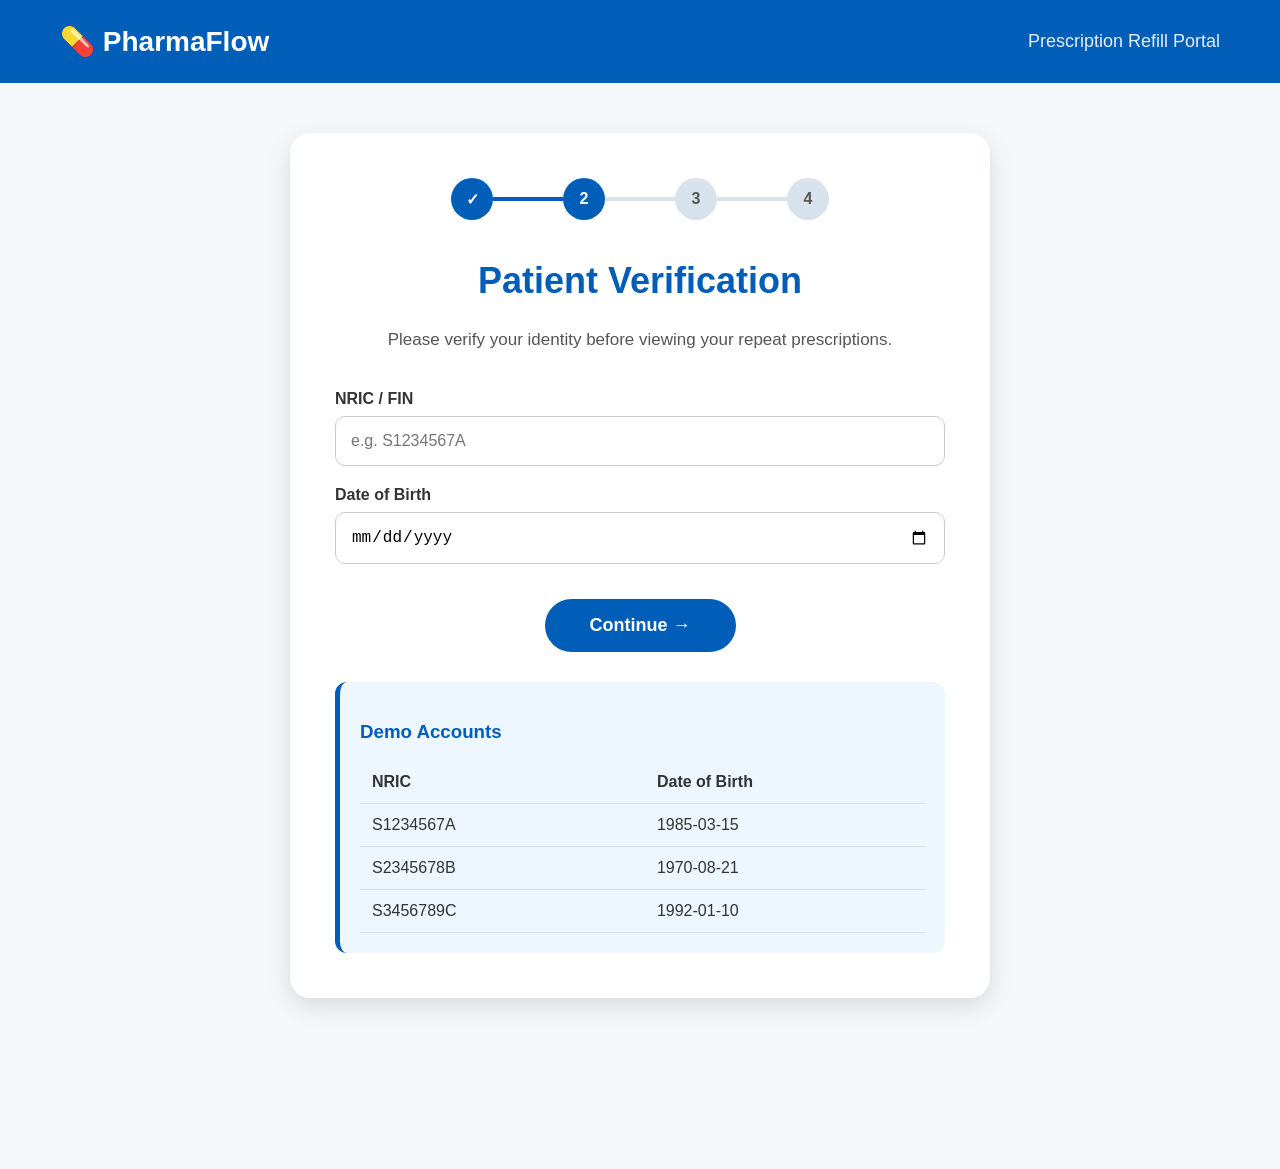
==== confirm.html @ 3aa09349 "Add files via upload" ====
```html
<!DOCTYPE html>
<html lang="en">

<head>

    <meta charset="UTF-8">
    <meta name="viewport" content="width=device-width, initial-scale=1.0">

    <title>Confirmation | PharmaFlow</title>

    <link rel="stylesheet" href="css/style.css">

</head>

<body>

<header>

    <div class="logo">
        💊 PharmaFlow
    </div>

    <div class="subtitle">
        Prescription Refill Portal
    </div>

</header>

<main>

<div class="card">

    <!-- Progress -->

    <div class="progress">

        <div class="step completed">✓</div>

        <div class="line completed"></div>

        <div class="step completed">✓</div>

        <div class="line completed"></div>

        <div class="step completed">✓</div>

        <div class="line completed"></div>

        <div class="step active">4</div>

    </div>

    <h1>Request Submitted</h1>

    <p class="description">

        Your medication refill request has been successfully submitted.

    </p>

    <br>

    <div class="summaryCard">

        <h2>Patient</h2>

        <p id="patientSummary"></p>

    </div>

    <div class="summaryCard">

        <h2>Queue Number</h2>

        <h1 id="queueNumber">P000</h1>

    </div>

    <div class="summaryCard">

        <h2>Requested Medications</h2>

        <table id="summaryTable">

            <thead>

                <tr>

                    <th>Medication</th>
                    <th>Strength</th>
                    <th>Quantity</th>
                    <th>Duration</th>

                </tr>

            </thead>

            <tbody>

            </tbody>

        </table>

    </div>

    <div class="summaryCard">

        <h2>Notes to Pharmacist</h2>

        <p id="notesText">None</p>

    </div>

    <div class="summaryCard" style="text-align:center;">

        <h2>QR Code</h2>

        <div id="qrPlaceholder">

            QR CODE

        </div>

    </div>

    <div class="notice">

        <h3>Important</h3>

        <p>

            Your queue number confirms that your refill request has been received.

            <br><br>

            Queue numbers do <strong>not</strong> indicate the order in which
            patients will be served.

            <br><br>

            Please proceed to the pharmacy registration counter and present
            your QR code.

        </p>

    </div>

    <button id="finishButton">

        Return to Home

    </button>

</div>

</main>

<script src="js/confirm.js"></script>

</body>

</html>
```
---- css/style.css ----
/* ==========================================
   GLOBAL RESET
========================================== */

*{
    box-sizing:border-box;
}


body{

    margin:0;

    min-height:100vh;

    padding-bottom:120px;

    font-family:
    Arial,
    Helvetica,
    sans-serif;

    background:#f4f8fb;

    color:#333;

}



/* ==========================================
   HEADER
========================================== */


header{

    background:#005EB8;

    color:white;

    padding:25px 60px;

    display:flex;

    justify-content:space-between;

    align-items:center;

}


.logo{

    font-size:28px;

    font-weight:bold;

}


.subtitle{

    font-size:18px;

    opacity:.9;

}



/* ==========================================
   MAIN CARD
========================================== */


main{

    display:flex;

    justify-content:center;

    padding:50px 20px;

}



.card{

    background:white;

    width:700px;

    max-width:100%;

    padding:45px;

    border-radius:20px;

    box-shadow:
    0 8px 25px rgba(0,0,0,.12);

}



/* ==========================================
   PROGRESS
========================================== */


.progress{

    display:flex;

    justify-content:center;

    align-items:center;

    margin-bottom:40px;

}


.step{

    width:42px;

    height:42px;

    flex-shrink:0;

    border-radius:50%;

    background:#d8e2eb;

    color:#555;

    display:flex;

    justify-content:center;

    align-items:center;

    font-weight:bold;

}


.step.active,
.step.completed{

    background:#005EB8;

    color:white;

}


.line{

    width:70px;

    height:4px;

    background:#d8e2eb;

}



.line.completed{

    background:#005EB8;

}



/* ==========================================
   TEXT
========================================== */


h1{

    text-align:center;

    color:#005EB8;

    font-size:36px;

}


.description{

    font-size:17px;

    line-height:1.7;

    text-align:center;

    color:#555;

}



/* ==========================================
   NOTICE
========================================== */


.notice{

    margin-top:30px;

    background:#eef6ff;

    border-left:5px solid #005EB8;

    padding:20px;

    border-radius:12px;

}


.notice h3{

    color:#005EB8;

}


.notice li{

    margin-bottom:10px;

}



/* ==========================================
   BUTTON
========================================== */


button{

    display:block;

    margin:35px auto 0;

    background:#005EB8;

    color:white;

    border:none;

    padding:16px 45px;

    border-radius:30px;

    font-size:18px;

    font-weight:bold;

}



button:hover{

    background:#004080;

}



/* ==========================================
   MEDICATION PAGE
========================================== */


#medicationList{

    margin-top:30px;

}



.medication-card{

    background:white;

    border:1px solid #d8e2eb;

    border-radius:18px;

    padding:30px;

    margin-bottom:35px;

    box-shadow:
    0 4px 14px rgba(0,0,0,.08);

}



.medication-header{

    display:flex;

    justify-content:space-between;

    align-items:center;

    border-bottom:1px solid #eee;

    padding-bottom:18px;

    margin-bottom:25px;

}



.medication-name{

    font-size:28px;

    color:#005EB8;

}



.remaining{

    background:#eef6ff;

    color:#005EB8;

    padding:10px 18px;

    border-radius:25px;

}



.medication-info{

    display:grid;

    grid-template-columns:1fr 1fr;

    gap:18px;

}



.info-box{

    background:#f8fafc;

    padding:18px;

    border-radius:12px;

}



/* ==========================================
   INPUTS
========================================== */


.input-grid{

    display:grid;

    grid-template-columns:
    repeat(3,1fr);

    gap:20px;

}



.input-card{

    background:#f8fafc;

    padding:18px;

    border-radius:12px;

}



.input-card input{

    width:100%;

    padding:14px;

    border:1px solid #ccc;

    border-radius:8px;

    font-size:16px;

}



textarea{

    width:100%;

    padding:15px;

    border-radius:10px;

    border:1px solid #ccc;

}



/* ==========================================
   SUMMARY BAR
========================================== */


.summaryBar{

    position:fixed;

    bottom:0;

    left:0;

    width:100%;

    background:#005EB8;

    color:white;

    display:flex;

    justify-content:space-between;

    align-items:center;

    padding:18px 40px;

    z-index:999;

}



.summaryBar button{

    margin:0;

    width:260px;

    background:white;

    color:#005EB8;

}



/* ==========================================
   CONFIRMATION TABLE
========================================== */


.summaryCard{

    overflow-x:auto;

}


table{

    width:100%;

    min-width:600px;

}



/* ==========================================
   MOBILE DEVICES
========================================== */


@media(max-width:900px){


body{

    padding-bottom:170px;

}



header{

    flex-direction:column;

    text-align:center;

    gap:10px;

    padding:25px;

}



.card{

    padding:30px 20px;

}



.progress{

    margin-bottom:30px;

}



.line{

    width:25px;

}



h1{

    font-size:30px;

}



.medication-header{

    flex-direction:column;

    align-items:flex-start;

    gap:15px;

}



.medication-info{

    grid-template-columns:1fr;

}



.input-grid{

    grid-template-columns:1fr;

}



.summaryBar{

    flex-direction:column;

    gap:12px;

    padding:15px;

}



.summaryBar button{

    width:100%;

}


}



@media(max-width:400px){


.step{

    width:35px;

    height:35px;

}



.line{

    width:15px;

}



.card{

    padding:25px 15px;

}



.logo{

    font-size:24px;

}


}

/* ==========================================
   MOBILE CONFIRMATION TABLE
========================================== */

.summaryCard{

    overflow-x:auto;

}


#summaryTable{

    width:100%;

    border-collapse:collapse;

}


#summaryTable th,
#summaryTable td{

    padding:12px;

    text-align:left;

    border-bottom:1px solid #ddd;

}


@media(max-width:600px){


#summaryTable{

    min-width:600px;

}


.summaryCard h2{

    font-size:22px;

}


#qrPlaceholder{

    width:150px;

    height:150px;

    margin:auto;

}


}

/* ==========================================
   FORM INPUTS
========================================== */


.form-group{

    margin-bottom:20px;

}


label{

    display:block;

    font-weight:bold;

    margin-bottom:8px;

    color:#333;

}


input{

    width:100%;

    padding:15px;

    border:1px solid #ccc;

    border-radius:10px;

    font-size:16px;

}



/* ==========================================
   ERROR MESSAGE
========================================== */


.error{

    color:#d00000;

    text-align:center;

    font-weight:bold;

}



/* ==========================================
   TABLE RESPONSIVENESS
========================================== */


.table-wrapper{

    overflow-x:auto;

}


table{

    width:100%;

    border-collapse:collapse;

}



th,
td{

    padding:12px;

    border-bottom:1px solid #ddd;

    text-align:left;

}



@media(max-width:600px){


input{

    font-size:16px;

}


button{

    width:100%;

}


.notice{

    padding:15px;

}


table{

    min-width:350px;

}


}

input[type="radio"],
input[type="checkbox"]{
    width:auto;
    margin-right:8px;
    vertical-align:middle;
}

input[type="radio"] + label,
input[type="checkbox"] + label{
    display:inline;
}
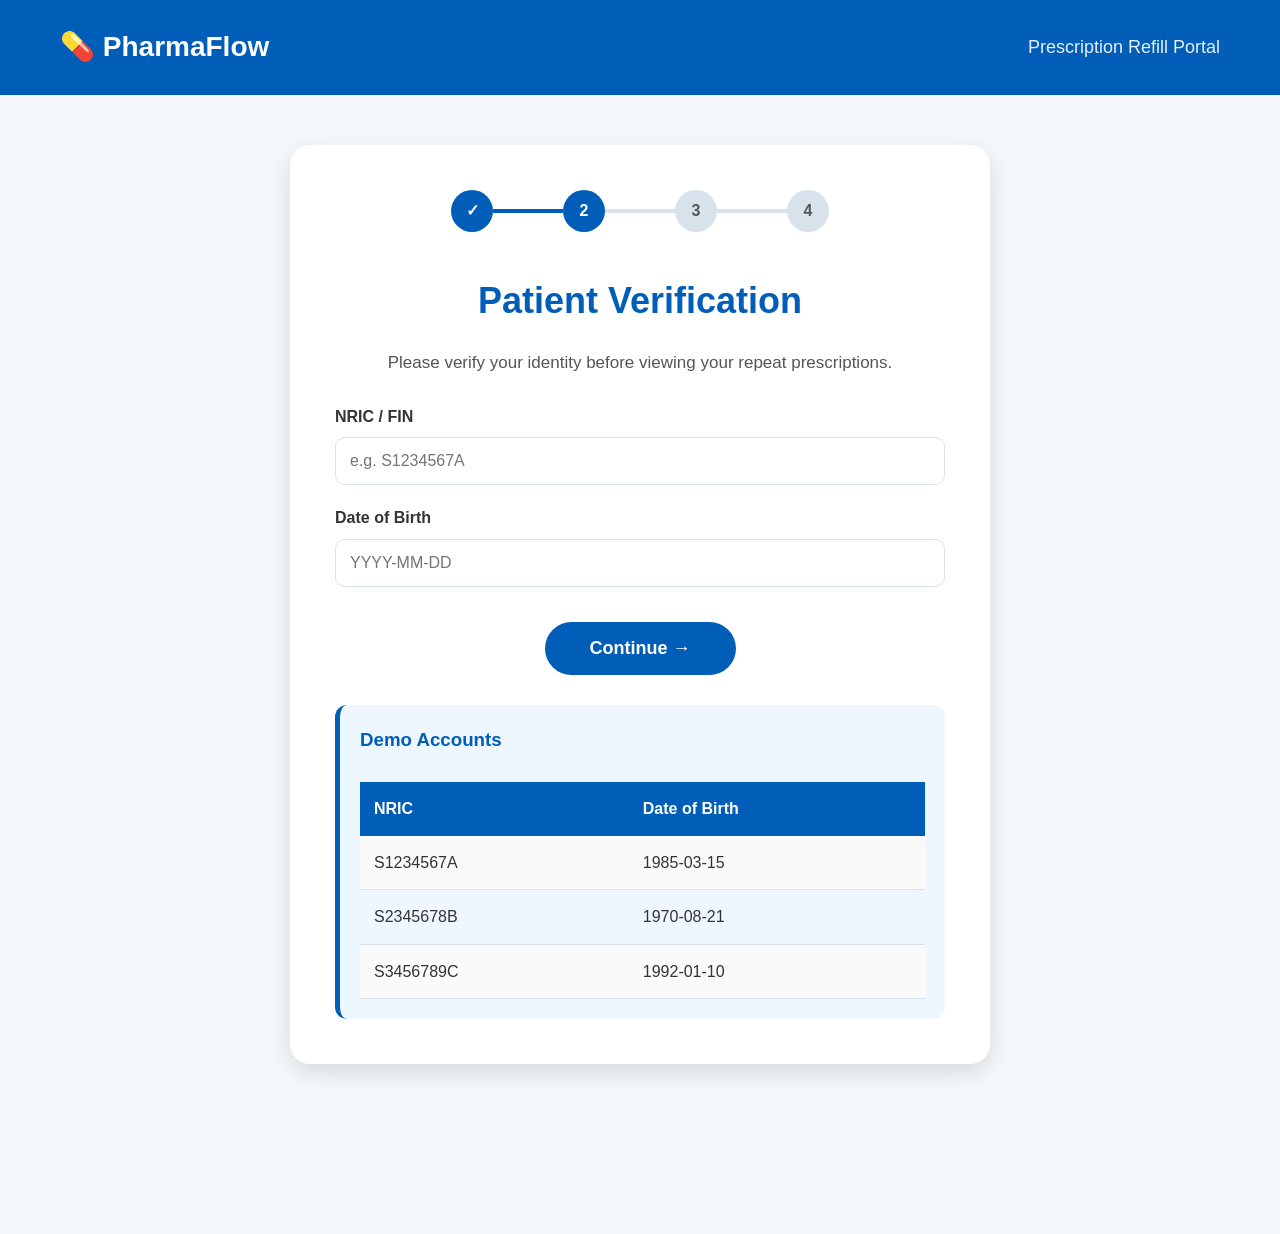
==== commit 23522684: "Add files via upload" ====
--- a/confirm.html
+++ b/confirm.html
@@ -1,4 +1,3 @@
-```html
 <!DOCTYPE html>
 <html lang="en">
 
@@ -160,5 +159,4 @@
 
 </body>
 
-</html>
-```
+</html>
--- a/css/style.css
+++ b/css/style.css
@@ -1,45 +1,863 @@
-/* ==========================================
-   GLOBAL RESET
-========================================== */
+/* =====================================================
+   PharmaFlow
+   style.css
+   ===================================================== */
+
+
+/* =====================================================
+   CSS VARIABLES
+===================================================== */
+
+:root{
+
+    --primary:#005EB8;
+    --primary-dark:#004080;
+
+    --background:#f4f8fb;
+    --card:#ffffff;
+
+    --border:#d8e2eb;
+    --border-light:#eeeeee;
+
+    --light-blue:#eef6ff;
+    --light-grey:#f8fafc;
+
+    --text:#333333;
+    --text-light:#666666;
+
+    --shadow:
+        0 8px 25px rgba(0,0,0,0.12);
+
+}
+
+
+/* =====================================================
+   RESET
+===================================================== */
 
 *{
+
+    margin:0;
+    padding:0;
     box-sizing:border-box;
-}
-
+
+}
+
+
+/* =====================================================
+   BODY
+===================================================== */
 
 body{
 
+    min-height:100vh;
+
+    font-family:
+        Arial,
+        Helvetica,
+        sans-serif;
+
+    background:var(--background);
+
+    color:var(--text);
+
+    line-height:1.6;
+
+    padding-bottom:120px;
+
+}
+
+
+/* =====================================================
+   HEADER
+===================================================== */
+
+header{
+
+    background:var(--primary);
+
+    color:white;
+
+    padding:25px 60px;
+
+    display:flex;
+
+    justify-content:space-between;
+
+    align-items:center;
+
+}
+
+
+.logo{
+
+    font-size:28px;
+
+    font-weight:bold;
+
+}
+
+
+.subtitle{
+
+    font-size:18px;
+
+    opacity:0.9;
+
+}
+
+
+/* =====================================================
+   MAIN LAYOUT
+===================================================== */
+
+main{
+
+    display:flex;
+
+    justify-content:center;
+
+    align-items:flex-start;
+
+    padding:50px 20px;
+
+}
+
+
+.container{
+
+    width:100%;
+
+    max-width:1200px;
+
+    margin:auto;
+
+}
+
+
+.card{
+
+    width:700px;
+
+    max-width:100%;
+
+    background:var(--card);
+
+    padding:45px;
+
+    border-radius:20px;
+
+    box-shadow:var(--shadow);
+
+}
+
+
+/* =====================================================
+   PROGRESS BAR
+===================================================== */
+
+.progress{
+
+    display:flex;
+
+    justify-content:center;
+
+    align-items:center;
+
+    margin-bottom:40px;
+
+}
+
+
+.step{
+
+    width:42px;
+
+    height:42px;
+
+    border-radius:50%;
+
+    background:var(--border);
+
+    color:#555;
+
+    display:flex;
+
+    justify-content:center;
+
+    align-items:center;
+
+    font-weight:bold;
+
+}
+
+
+.step.active{
+
+    background:var(--primary);
+
+    color:white;
+
+}
+
+
+.step.completed{
+
+    background:var(--primary);
+
+    color:white;
+
+}
+
+
+.line{
+
+    width:70px;
+
+    height:4px;
+
+    background:var(--border);
+
+}
+
+
+.line.completed{
+
+    background:var(--primary);
+
+}
+
+
+/* =====================================================
+   TYPOGRAPHY
+===================================================== */
+
+h1{
+
+    text-align:center;
+
+    color:var(--primary);
+
+    font-size:36px;
+
+    margin-bottom:20px;
+
+}
+
+
+h2{
+
+    color:var(--primary);
+
+    margin-bottom:15px;
+
+}
+
+
+h3{
+
+    color:var(--primary);
+
+    margin-bottom:12px;
+
+}
+
+
+.description{
+
+    text-align:center;
+
+    color:#555;
+
+    font-size:17px;
+
+    line-height:1.7;
+
+}
+
+
+p{
+
+    line-height:1.7;
+
+}
+
+
+label{
+
+    display:block;
+
+    font-weight:600;
+
+    margin-bottom:8px;
+
+}
+
+
+/* =====================================================
+   NOTICE BOX
+===================================================== */
+
+.notice{
+
+    margin-top:30px;
+
+    background:var(--light-blue);
+
+    border-left:5px solid var(--primary);
+
+    border-radius:12px;
+
+    padding:20px;
+
+}
+
+
+.notice ul{
+
+    margin-left:20px;
+
+}
+
+
+.notice li{
+
+    margin-bottom:10px;
+
+}
+
+
+/* =====================================================
+   BUTTONS
+===================================================== */
+
+button{
+
+    display:block;
+
+    margin:35px auto 0;
+
+    padding:16px 45px;
+
+    border:none;
+
+    border-radius:30px;
+
+    background:var(--primary);
+
+    color:white;
+
+    font-size:18px;
+
+    font-weight:bold;
+
+    cursor:pointer;
+
+    transition:0.25s;
+
+}
+
+
+button:hover{
+
+    background:var(--primary-dark);
+
+}
+
+/* =====================================================
+   FORM ELEMENTS
+===================================================== */
+
+.form-group{
+
+    margin-bottom:20px;
+
+}
+
+
+input,
+textarea{
+
+    width:100%;
+
+    padding:14px;
+
+    border:1px solid var(--border);
+
+    border-radius:10px;
+
+    background:white;
+
+    font-size:16px;
+
+    font-family:inherit;
+
+    color:var(--text);
+
+}
+
+
+input:focus,
+textarea:focus{
+
+    outline:none;
+
+    border-color:var(--primary);
+
+    box-shadow:0 0 0 3px rgba(0,94,184,.15);
+
+}
+
+
+textarea{
+
+    resize:vertical;
+
+    min-height:100px;
+
+}
+
+
+/* =====================================================
+   ERROR MESSAGE
+===================================================== */
+
+.error{
+
+    margin-top:15px;
+
+    text-align:center;
+
+    color:#d00000;
+
+    font-weight:bold;
+
+}
+
+
+/* =====================================================
+   TABLES
+===================================================== */
+
+.table-wrapper{
+
+    overflow-x:auto;
+
+}
+
+
+table{
+
+    width:100%;
+
+    border-collapse:collapse;
+
+    margin-top:15px;
+
+}
+
+
+th{
+
+    background:var(--primary);
+
+    color:white;
+
+    padding:14px;
+
+    text-align:left;
+
+    font-weight:bold;
+
+}
+
+
+td{
+
+    padding:14px;
+
+    border-bottom:1px solid var(--border);
+
+}
+
+
+tr:nth-child(even){
+
+    background:#fafafa;
+
+}
+
+
+/* =====================================================
+   SUMMARY CARDS
+===================================================== */
+
+.summaryCard{
+
+    background:white;
+
+    border:1px solid var(--border);
+
+    border-radius:15px;
+
+    padding:25px;
+
+    margin-top:25px;
+
+    box-shadow:
+        0 3px 10px rgba(0,0,0,.05);
+
+}
+
+
+.summaryCard h2{
+
+    margin-top:0;
+
+    margin-bottom:15px;
+
+}
+
+
+/* =====================================================
+   QR CODE
+===================================================== */
+
+#qrPlaceholder{
+
+    width:180px;
+
+    height:180px;
+
+    margin:auto;
+
+    display:flex;
+
+    flex-direction:column;
+
+    justify-content:center;
+
+    align-items:center;
+
+    background:#fafafa;
+
+    border:2px dashed var(--border);
+
+    border-radius:15px;
+
+    color:var(--primary);
+
+    font-weight:bold;
+
+}
+
+
+/* =====================================================
+   MEDICATION PAGE
+===================================================== */
+
+#medicationList{
+
+    margin-top:30px;
+
+}
+
+
+.medication-card{
+
+    background:white;
+
+    border:1px solid var(--border);
+
+    border-radius:18px;
+
+    padding:30px;
+
+    margin-bottom:35px;
+
+    box-shadow:
+        0 4px 14px rgba(0,0,0,.08);
+
+}
+
+
+.medication-header{
+
+    display:flex;
+
+    justify-content:space-between;
+
+    align-items:center;
+
+    gap:20px;
+
+    padding-bottom:18px;
+
+    margin-bottom:25px;
+
+    border-bottom:1px solid var(--border-light);
+
+}
+
+
+.medication-name{
+
+    font-size:28px;
+
+    font-weight:bold;
+
+    color:var(--primary);
+
+}
+
+
+.remaining{
+
+    background:var(--light-blue);
+
+    color:var(--primary);
+
+    padding:12px 20px;
+
+    border-radius:25px;
+
+    text-align:center;
+
+    font-weight:bold;
+
+}
+
+
+/* =====================================================
+   MEDICATION INFORMATION
+===================================================== */
+
+.medication-info{
+
+    display:grid;
+
+    grid-template-columns:repeat(2,1fr);
+
+    gap:18px;
+
+    margin-bottom:30px;
+
+}
+
+
+.info-box{
+
+    background:var(--light-grey);
+
+    border-radius:12px;
+
+    padding:18px;
+
+}
+
+
+.info-title{
+
+    color:var(--text-light);
+
+    font-size:14px;
+
+    margin-bottom:8px;
+
+}
+
+
+.info-value{
+
+    font-size:18px;
+
+    font-weight:600;
+
+}
+
+/* =====================================================
+   REQUEST SECTION
+===================================================== */
+
+.request-section{
+
+    margin-top:25px;
+
+}
+
+
+.request-title{
+
+    font-size:20px;
+
+    font-weight:bold;
+
+    color:var(--primary);
+
+    margin-bottom:20px;
+
+}
+
+
+/* =====================================================
+   RADIO BUTTONS
+===================================================== */
+
+.radio-group{
+
+    display:flex;
+
+    align-items:center;
+
+    gap:35px;
+
+    margin-bottom:20px;
+
+    flex-wrap:wrap;
+
+}
+
+
+.radio-row{
+
+    display:flex;
+
+    align-items:center;
+
+    gap:8px;
+
+}
+
+
+.radio-row input[type="radio"]{
+
+    width:18px;
+
+    height:18px;
+
     margin:0;
 
-    min-height:100vh;
-
-    padding-bottom:120px;
-
-    font-family:
-    Arial,
-    Helvetica,
-    sans-serif;
-
-    background:#f4f8fb;
-
-    color:#333;
-
-}
-
-
-
-/* ==========================================
-   HEADER
-========================================== */
-
-
-header{
-
-    background:#005EB8;
+    cursor:pointer;
+
+}
+
+
+.radio-row label{
+
+    margin:0;
+
+    font-weight:500;
+
+    cursor:pointer;
+
+}
+
+
+/* =====================================================
+   INPUT GRID
+===================================================== */
+
+.input-grid{
+
+    display:grid;
+
+    grid-template-columns:repeat(3,1fr);
+
+    gap:20px;
+
+    margin-top:20px;
+
+}
+
+
+.input-card{
+
+    background:var(--light-grey);
+
+    border-radius:12px;
+
+    padding:18px;
+
+    transition:0.25s;
+
+}
+
+
+.input-card label{
+
+    display:block;
+
+    margin-bottom:10px;
+
+    font-weight:600;
+
+}
+
+
+.input-card input{
+
+    margin:0;
+
+}
+
+
+/* =====================================================
+   DISABLED INPUTS
+===================================================== */
+
+.disabled{
+
+    opacity:.45;
+
+    pointer-events:none;
+
+}
+
+
+/* =====================================================
+   ESTIMATE BOX
+===================================================== */
+
+.estimate{
+
+    margin-top:25px;
+
+    padding:18px;
+
+    background:var(--light-blue);
+
+    border-left:5px solid var(--primary);
+
+    border-radius:10px;
+
+    color:var(--primary);
+
+    font-weight:600;
+
+    line-height:1.6;
+
+}
+
+
+/* =====================================================
+   SUMMARY BAR
+===================================================== */
+
+.summaryBar{
+
+    position:fixed;
+
+    left:0;
+
+    bottom:0;
+
+    width:100%;
+
+    background:var(--primary);
 
     color:white;
 
-    padding:25px 60px;
+    padding:18px 40px;
 
     display:flex;
 
@@ -47,813 +865,369 @@
 
     align-items:center;
 
-}
-
-
-.logo{
-
-    font-size:28px;
+    gap:20px;
+
+    box-shadow:
+        0 -4px 15px rgba(0,0,0,.18);
+
+    z-index:999;
+
+}
+
+
+.summaryBar strong{
+
+    font-size:18px;
+
+}
+
+
+.summaryBar span{
+
+    font-size:18px;
 
     font-weight:bold;
 
 }
 
 
-.subtitle{
-
-    font-size:18px;
-
-    opacity:.9;
-
-}
-
-
-
-/* ==========================================
-   MAIN CARD
-========================================== */
-
-
-main{
-
-    display:flex;
-
-    justify-content:center;
-
-    padding:50px 20px;
-
-}
-
-
-
-.card{
+.summaryBar button{
+
+    margin:0;
+
+    width:260px;
 
     background:white;
 
-    width:700px;
-
-    max-width:100%;
-
-    padding:45px;
+    color:var(--primary);
+
+    border-radius:10px;
+
+}
+
+
+.summaryBar button:hover{
+
+    background:#f2f2f2;
+
+}
+
+
+/* =====================================================
+   SMALL UI IMPROVEMENTS
+===================================================== */
+
+button{
+
+    transition:
+        background .25s,
+        transform .15s;
+
+}
+
+
+button:hover{
+
+    transform:translateY(-2px);
+
+}
+
+
+button:active{
+
+    transform:translateY(0);
+
+}
+
+
+input:disabled{
+
+    background:#eeeeee;
+
+}
+
+
+input[type="number"]::-webkit-outer-spin-button,
+input[type="number"]::-webkit-inner-spin-button{
+
+    margin:0;
+
+}
+
+/* =====================================================
+   MOBILE RESPONSIVE
+===================================================== */
+
+@media (max-width:900px){
+
+    body{
+
+        padding-bottom:170px;
+
+    }
+
+    header{
+
+        flex-direction:column;
+
+        text-align:center;
+
+        gap:10px;
+
+        padding:25px;
+
+    }
+
+    main{
+
+        padding:25px 15px;
+
+    }
+
+    .card{
+
+        width:100%;
+
+        padding:30px 20px;
+
+    }
+
+    .progress{
+
+        flex-wrap:wrap;
+
+        gap:8px;
+
+    }
+
+    .line{
+
+        width:35px;
+
+    }
+
+    h1{
+
+        font-size:30px;
+
+    }
+
+    .description{
+
+        font-size:16px;
+
+    }
+
+    .medication-header{
+
+        flex-direction:column;
+
+        align-items:flex-start;
+
+    }
+
+    .remaining{
+
+        width:100%;
+
+        text-align:center;
+
+    }
+
+    .medication-info{
+
+        grid-template-columns:1fr;
+
+    }
+
+    .input-grid{
+
+        grid-template-columns:1fr;
+
+    }
+
+    .radio-group{
+
+        gap:20px;
+
+    }
+
+    .summaryBar{
+
+        flex-direction:column;
+
+        align-items:stretch;
+
+        padding:18px;
+
+        gap:15px;
+
+    }
+
+    .summaryBar button{
+
+        width:100%;
+
+    }
+
+}
+
+
+/* =====================================================
+   SMALL PHONES
+===================================================== */
+
+@media (max-width:600px){
+
+    .logo{
+
+        font-size:24px;
+
+    }
+
+    .subtitle{
+
+        font-size:16px;
+
+    }
+
+    h1{
+
+        font-size:26px;
+
+    }
+
+    h2{
+
+        font-size:22px;
+
+    }
+
+    .step{
+
+        width:36px;
+
+        height:36px;
+
+        font-size:14px;
+
+    }
+
+    .line{
+
+        width:20px;
+
+    }
+
+    .medication-name{
+
+        font-size:22px;
+
+    }
+
+    .request-title{
+
+        font-size:18px;
+
+    }
+
+    .summaryCard{
+
+        padding:18px;
+
+    }
+
+    #qrPlaceholder{
+
+        width:150px;
+
+        height:150px;
+
+    }
+
+    table{
+
+        min-width:550px;
+
+    }
+
+    .table-wrapper{
+
+        overflow-x:auto;
+
+    }
+
+}
+
+
+/* =====================================================
+   LARGE DESKTOPS
+===================================================== */
+
+@media (min-width:1400px){
+
+    .card{
+
+        width:850px;
+
+    }
+
+}
+
+
+/* =====================================================
+   ACCESSIBILITY
+===================================================== */
+
+button:focus,
+input:focus,
+textarea:focus{
+
+    outline:none;
+
+}
+
+
+::selection{
+
+    background:var(--primary);
+
+    color:white;
+
+}
+
+
+/* =====================================================
+   SCROLLBAR
+===================================================== */
+
+::-webkit-scrollbar{
+
+    width:10px;
+
+}
+
+::-webkit-scrollbar-track{
+
+    background:#f2f2f2;
+
+}
+
+::-webkit-scrollbar-thumb{
+
+    background:#c5c5c5;
 
     border-radius:20px;
 
-    box-shadow:
-    0 8px 25px rgba(0,0,0,.12);
-
-}
-
-
-
-/* ==========================================
-   PROGRESS
-========================================== */
-
-
-.progress{
-
-    display:flex;
-
-    justify-content:center;
-
-    align-items:center;
-
-    margin-bottom:40px;
-
-}
-
-
-.step{
-
-    width:42px;
-
-    height:42px;
-
-    flex-shrink:0;
-
-    border-radius:50%;
-
-    background:#d8e2eb;
-
-    color:#555;
-
-    display:flex;
-
-    justify-content:center;
-
-    align-items:center;
-
-    font-weight:bold;
-
-}
-
-
-.step.active,
-.step.completed{
-
-    background:#005EB8;
-
-    color:white;
-
-}
-
-
-.line{
-
-    width:70px;
-
-    height:4px;
-
-    background:#d8e2eb;
-
-}
-
-
-
-.line.completed{
-
-    background:#005EB8;
-
-}
-
-
-
-/* ==========================================
-   TEXT
-========================================== */
-
-
-h1{
-
-    text-align:center;
-
-    color:#005EB8;
-
-    font-size:36px;
-
-}
-
-
-.description{
-
-    font-size:17px;
-
-    line-height:1.7;
-
-    text-align:center;
-
-    color:#555;
-
-}
-
-
-
-/* ==========================================
-   NOTICE
-========================================== */
-
-
-.notice{
-
-    margin-top:30px;
-
-    background:#eef6ff;
-
-    border-left:5px solid #005EB8;
-
-    padding:20px;
-
-    border-radius:12px;
-
-}
-
-
-.notice h3{
-
-    color:#005EB8;
-
-}
-
-
-.notice li{
-
-    margin-bottom:10px;
-
-}
-
-
-
-/* ==========================================
-   BUTTON
-========================================== */
-
-
-button{
-
-    display:block;
-
-    margin:35px auto 0;
-
-    background:#005EB8;
-
-    color:white;
-
-    border:none;
-
-    padding:16px 45px;
-
-    border-radius:30px;
-
-    font-size:18px;
-
-    font-weight:bold;
-
-}
-
-
-
-button:hover{
-
-    background:#004080;
-
-}
-
-
-
-/* ==========================================
-   MEDICATION PAGE
-========================================== */
-
-
-#medicationList{
-
-    margin-top:30px;
-
-}
-
-
-
-.medication-card{
-
-    background:white;
-
-    border:1px solid #d8e2eb;
-
-    border-radius:18px;
-
-    padding:30px;
-
-    margin-bottom:35px;
-
-    box-shadow:
-    0 4px 14px rgba(0,0,0,.08);
-
-}
-
-
-
-.medication-header{
-
-    display:flex;
-
-    justify-content:space-between;
-
-    align-items:center;
-
-    border-bottom:1px solid #eee;
-
-    padding-bottom:18px;
-
-    margin-bottom:25px;
-
-}
-
-
-
-.medication-name{
-
-    font-size:28px;
-
-    color:#005EB8;
-
-}
-
-
-
-.remaining{
-
-    background:#eef6ff;
-
-    color:#005EB8;
-
-    padding:10px 18px;
-
-    border-radius:25px;
-
-}
-
-
-
-.medication-info{
-
-    display:grid;
-
-    grid-template-columns:1fr 1fr;
-
-    gap:18px;
-
-}
-
-
-
-.info-box{
-
-    background:#f8fafc;
-
-    padding:18px;
-
-    border-radius:12px;
-
-}
-
-
-
-/* ==========================================
-   INPUTS
-========================================== */
-
-
-.input-grid{
-
-    display:grid;
-
-    grid-template-columns:
-    repeat(3,1fr);
-
-    gap:20px;
-
-}
-
-
-
-.input-card{
-
-    background:#f8fafc;
-
-    padding:18px;
-
-    border-radius:12px;
-
-}
-
-
-
-.input-card input{
-
-    width:100%;
-
-    padding:14px;
-
-    border:1px solid #ccc;
-
-    border-radius:8px;
-
-    font-size:16px;
-
-}
-
-
-
-textarea{
-
-    width:100%;
-
-    padding:15px;
-
-    border-radius:10px;
-
-    border:1px solid #ccc;
-
-}
-
-
-
-/* ==========================================
-   SUMMARY BAR
-========================================== */
-
-
-.summaryBar{
-
-    position:fixed;
-
-    bottom:0;
-
-    left:0;
-
-    width:100%;
-
-    background:#005EB8;
-
-    color:white;
-
-    display:flex;
-
-    justify-content:space-between;
-
-    align-items:center;
-
-    padding:18px 40px;
-
-    z-index:999;
-
-}
-
-
-
-.summaryBar button{
-
-    margin:0;
-
-    width:260px;
-
-    background:white;
-
-    color:#005EB8;
-
-}
-
-
-
-/* ==========================================
-   CONFIRMATION TABLE
-========================================== */
-
-
-.summaryCard{
-
-    overflow-x:auto;
-
-}
-
-
-table{
-
-    width:100%;
-
-    min-width:600px;
-
-}
-
-
-
-/* ==========================================
-   MOBILE DEVICES
-========================================== */
-
-
-@media(max-width:900px){
-
-
-body{
-
-    padding-bottom:170px;
-
-}
-
-
-
-header{
-
-    flex-direction:column;
-
-    text-align:center;
-
-    gap:10px;
-
-    padding:25px;
-
-}
-
-
-
-.card{
-
-    padding:30px 20px;
-
-}
-
-
-
-.progress{
-
-    margin-bottom:30px;
-
-}
-
-
-
-.line{
-
-    width:25px;
-
-}
-
-
-
-h1{
-
-    font-size:30px;
-
-}
-
-
-
-.medication-header{
-
-    flex-direction:column;
-
-    align-items:flex-start;
-
-    gap:15px;
-
-}
-
-
-
-.medication-info{
-
-    grid-template-columns:1fr;
-
-}
-
-
-
-.input-grid{
-
-    grid-template-columns:1fr;
-
-}
-
-
-
-.summaryBar{
-
-    flex-direction:column;
-
-    gap:12px;
-
-    padding:15px;
-
-}
-
-
-
-.summaryBar button{
-
-    width:100%;
-
-}
-
-
-}
-
-
-
-@media(max-width:400px){
-
-
-.step{
-
-    width:35px;
-
-    height:35px;
-
-}
-
-
-
-.line{
-
-    width:15px;
-
-}
-
-
-
-.card{
-
-    padding:25px 15px;
-
-}
-
-
-
-.logo{
-
-    font-size:24px;
-
-}
-
-
-}
-
-/* ==========================================
-   MOBILE CONFIRMATION TABLE
-========================================== */
-
-.summaryCard{
-
-    overflow-x:auto;
-
-}
-
-
-#summaryTable{
-
-    width:100%;
-
-    border-collapse:collapse;
-
-}
-
-
-#summaryTable th,
-#summaryTable td{
-
-    padding:12px;
-
-    text-align:left;
-
-    border-bottom:1px solid #ddd;
-
-}
-
-
-@media(max-width:600px){
-
-
-#summaryTable{
-
-    min-width:600px;
-
-}
-
-
-.summaryCard h2{
-
-    font-size:22px;
-
-}
-
-
-#qrPlaceholder{
-
-    width:150px;
-
-    height:150px;
-
-    margin:auto;
-
-}
-
-
-}
-
-/* ==========================================
-   FORM INPUTS
-========================================== */
-
-
-.form-group{
-
-    margin-bottom:20px;
-
-}
-
-
-label{
-
-    display:block;
-
-    font-weight:bold;
-
-    margin-bottom:8px;
-
-    color:#333;
-
-}
-
-
-input{
-
-    width:100%;
-
-    padding:15px;
-
-    border:1px solid #ccc;
-
-    border-radius:10px;
-
-    font-size:16px;
-
-}
-
-
-
-/* ==========================================
-   ERROR MESSAGE
-========================================== */
-
-
-.error{
-
-    color:#d00000;
-
-    text-align:center;
-
-    font-weight:bold;
-
-}
-
-
-
-/* ==========================================
-   TABLE RESPONSIVENESS
-========================================== */
-
-
-.table-wrapper{
-
-    overflow-x:auto;
-
-}
-
-
-table{
-
-    width:100%;
-
-    border-collapse:collapse;
-
-}
-
-
-
-th,
-td{
-
-    padding:12px;
-
-    border-bottom:1px solid #ddd;
-
-    text-align:left;
-
-}
-
-
-
-@media(max-width:600px){
-
-
-input{
-
-    font-size:16px;
-
-}
-
-
-button{
-
-    width:100%;
-
-}
-
-
-.notice{
-
-    padding:15px;
-
-}
-
-
-table{
-
-    min-width:350px;
-
-}
-
-
-}
-
-input[type="radio"],
-input[type="checkbox"]{
-    width:auto;
-    margin-right:8px;
-    vertical-align:middle;
-}
-
-input[type="radio"] + label,
-input[type="checkbox"] + label{
-    display:inline;
-}+}
+
+::-webkit-scrollbar-thumb:hover{
+
+    background:#9a9a9a;
+
+}
+
+
+/* =====================================================
+   END OF FILE
+===================================================== */
